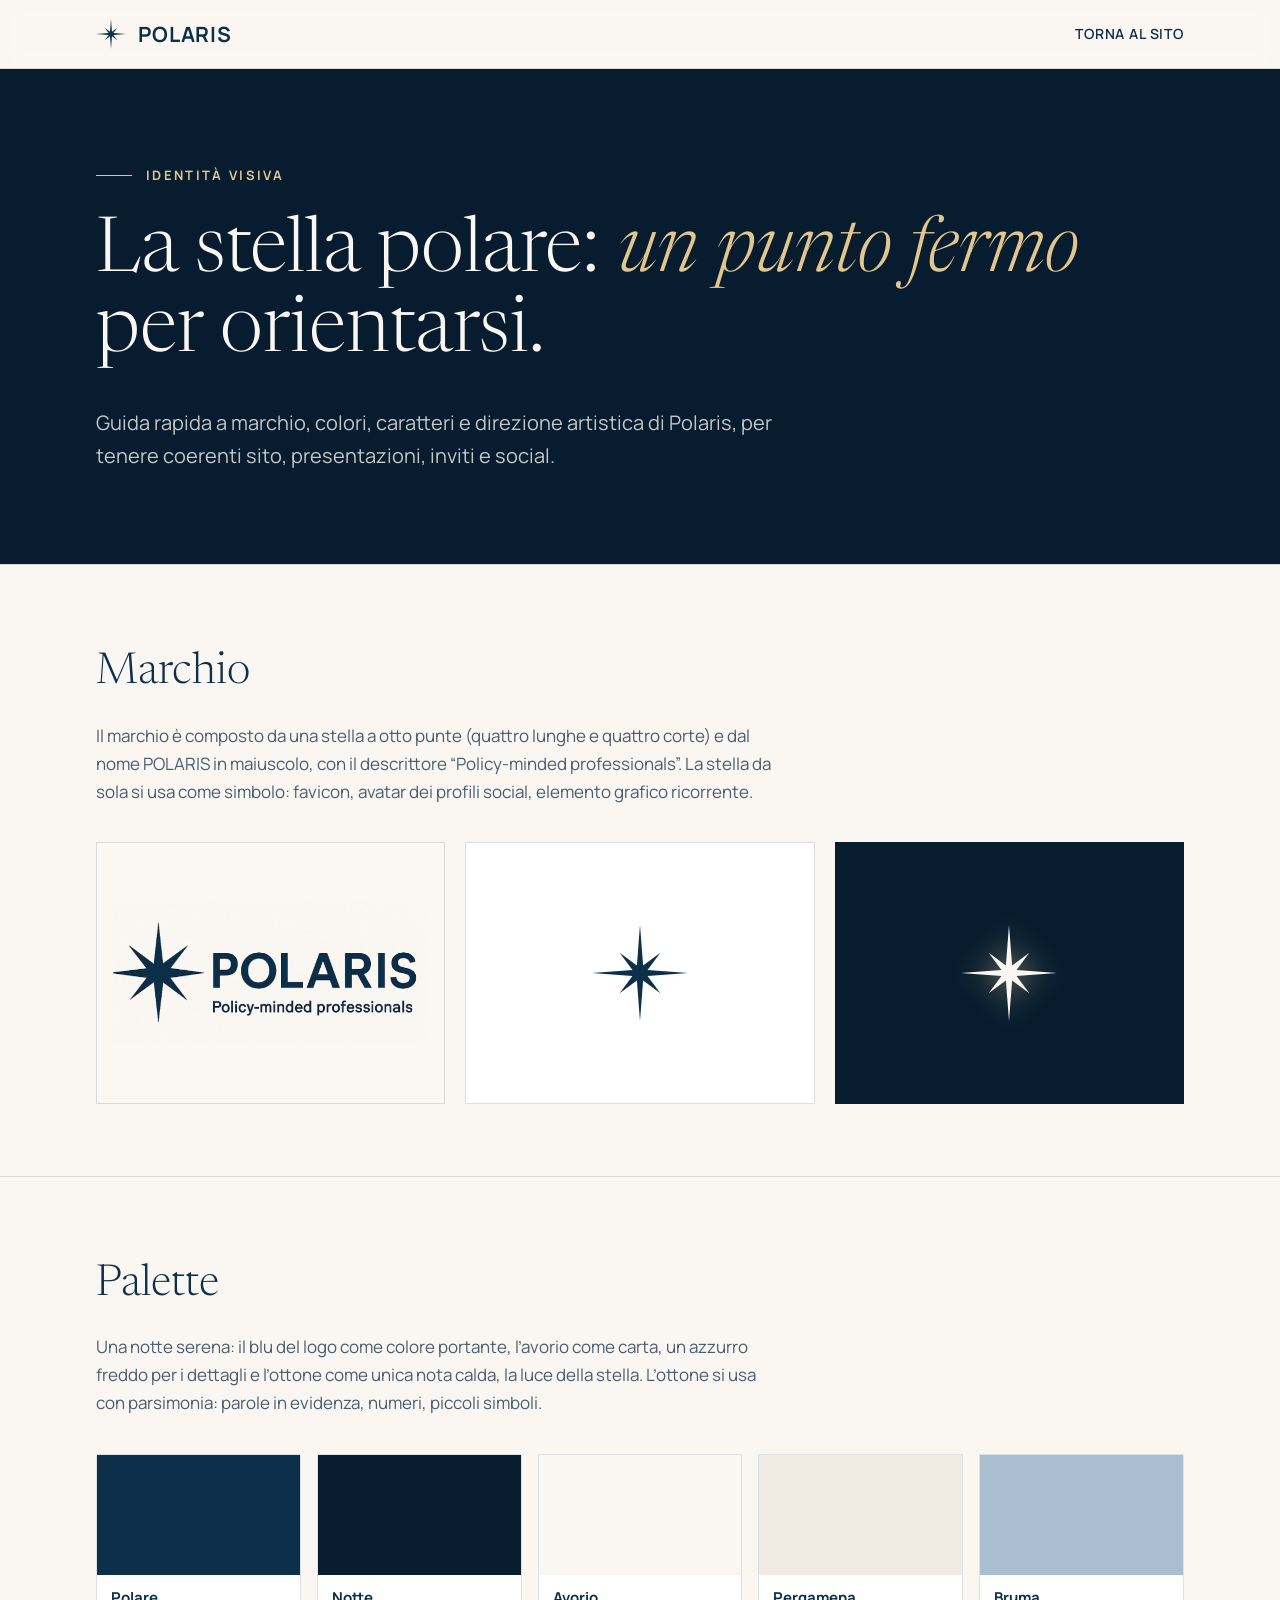
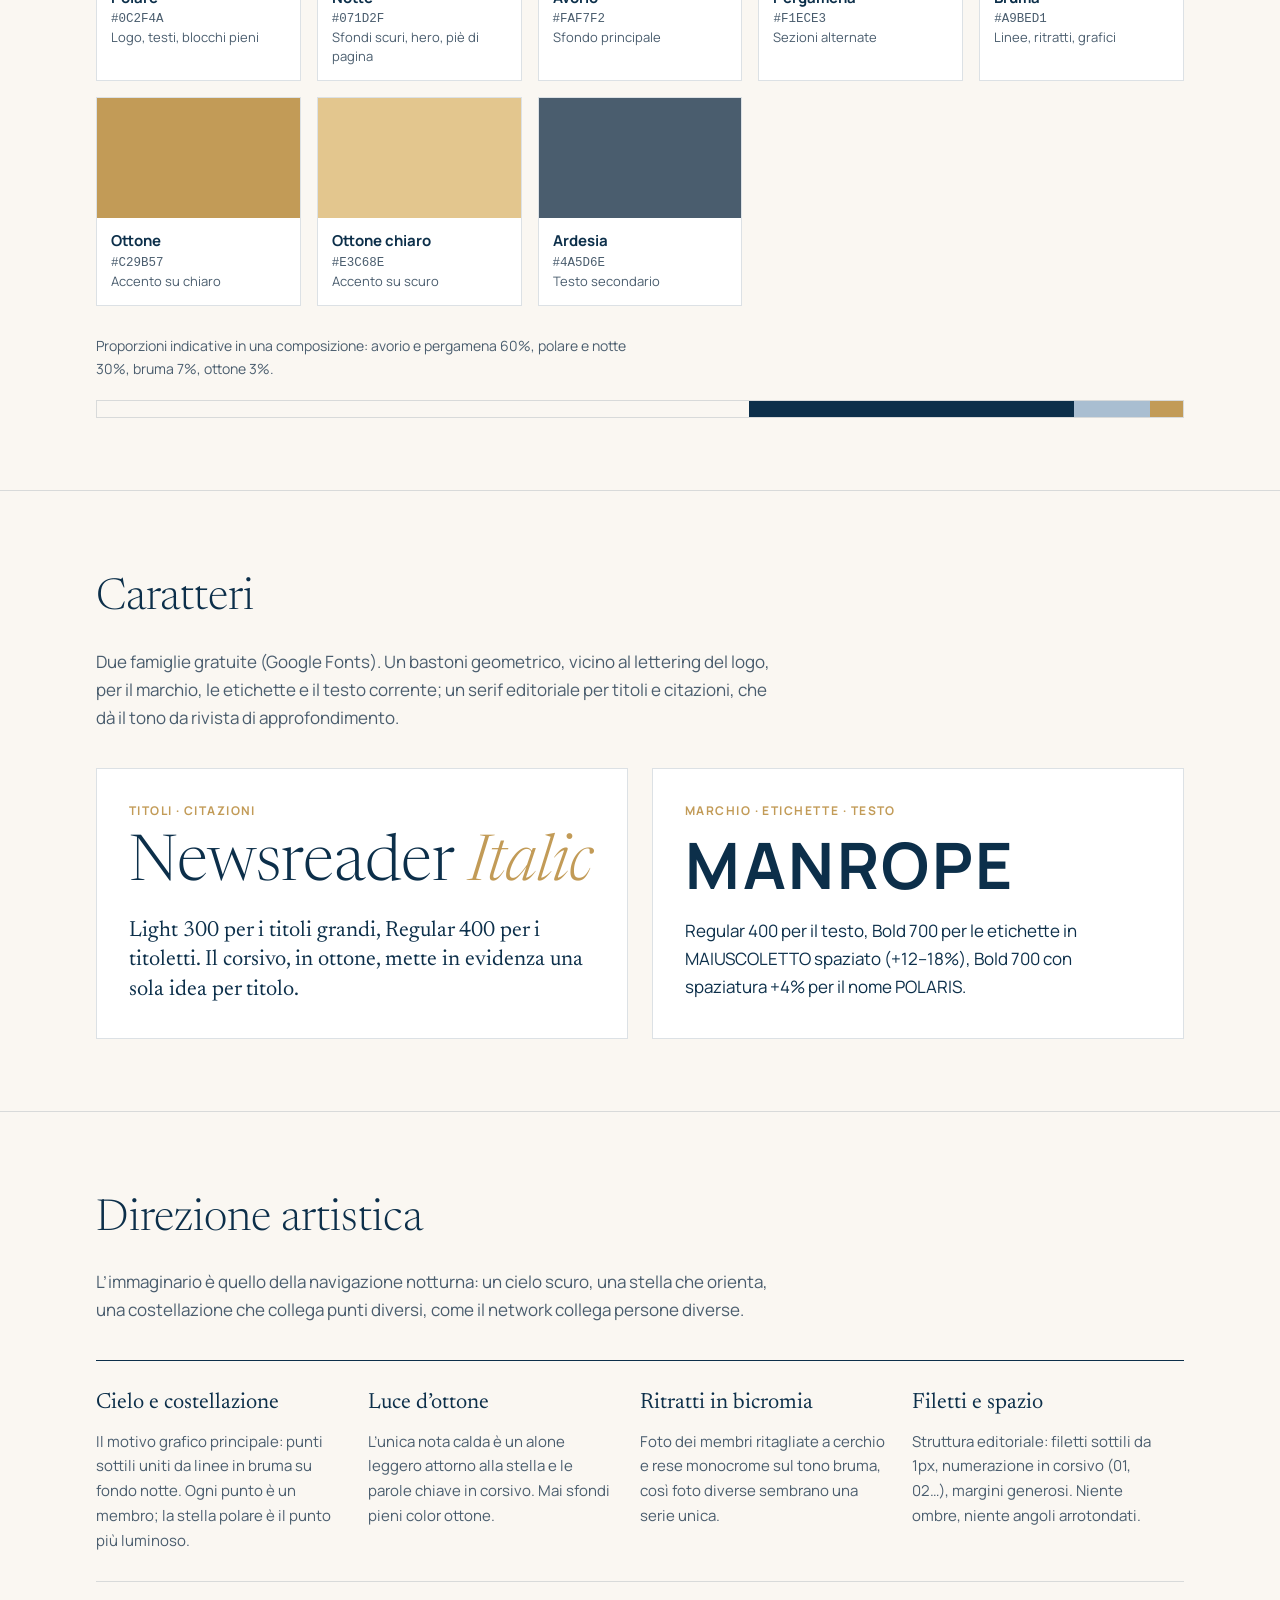
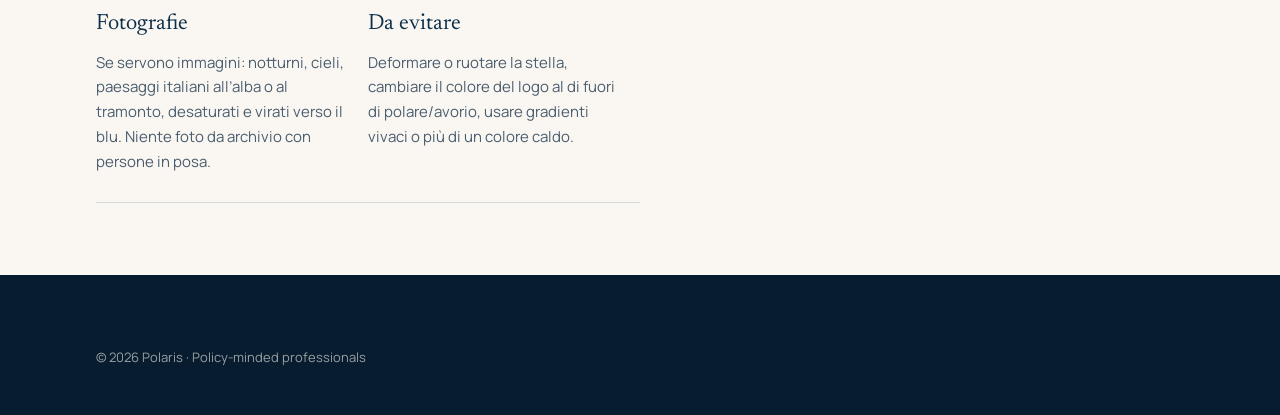
==== brand/index.html @ d15d4e87 "Primo sito statico di Polaris Co-Authored-By: Claude Opus 5.5 <noreply@anthropic.com> Claude-Session" ====
<!DOCTYPE html>
<html lang="it">
<head>
  <meta charset="utf-8">
  <meta name="viewport" content="width=device-width, initial-scale=1">
  <title>Identità visiva – Polaris</title>
  <meta name="robots" content="noindex">
  <link rel="icon" href="../favicon.svg" type="image/svg+xml">
  <link rel="preconnect" href="https://fonts.googleapis.com">
  <link rel="preconnect" href="https://fonts.gstatic.com" crossorigin>
  <link href="https://fonts.googleapis.com/css2?family=Manrope:wght@400;500;600;700;800&family=Newsreader:ital,opsz,wght@0,6..72,300;0,6..72,400;0,6..72,500;1,6..72,300;1,6..72,400&display=swap" rel="stylesheet">
  <link rel="stylesheet" href="../assets/css/style.css">
  <style>
    .b-sez { padding: 72px 0; border-top: 1px solid var(--filo); }
    .b-sez h2 { font-family: var(--serif); font-weight: 300; font-size: clamp(30px, 3.6vw, 44px); margin-bottom: 12px; }
    .b-sez > .contenitore > p { max-width: 40em; color: var(--inchiostro-2); }
    .b-loghi { display: grid; grid-template-columns: repeat(3, minmax(0, 1fr)); gap: 20px; margin-top: 36px; }
    .b-loghi > div { aspect-ratio: 4/3; display: grid; place-items: center; padding: 16px; min-width: 0; overflow: hidden; }
    .b-loghi img { width: 100%; height: 100%; object-fit: contain; }
    .b-chiaro { background: #fff; border: 1px solid var(--filo); }
    .b-scuro { background: var(--notte); color: var(--avorio); }
    .b-loghi svg { width: 96px; height: 96px; }
    .b-palette { display: grid; grid-template-columns: repeat(auto-fill, minmax(170px, 1fr)); gap: 16px; margin-top: 36px; }
    .b-col { border: 1px solid var(--filo); background: #fff; }
    .b-col div { height: 120px; }
    .b-col p { margin: 0; padding: 12px 14px 14px; font-size: 13px; line-height: 1.45; color: var(--inchiostro-2); }
    .b-col strong { display: block; color: var(--polare); font-size: 15px; }
    .b-col code { font-size: 12.5px; }
    .b-prop { display: flex; height: 18px; margin-top: 20px; border: 1px solid var(--filo); }
    .b-type { display: grid; grid-template-columns: 1fr 1fr; gap: 24px; margin-top: 36px; }
    .b-type > div { background: #fff; border: 1px solid var(--filo); padding: 32px; }
    .b-type .grande { font-size: 64px; line-height: 1; margin: 12px 0 20px; }
    .b-regole { display: grid; grid-template-columns: repeat(auto-fill, minmax(260px, 1fr)); gap: 0; margin-top: 36px; border-top: 1px solid var(--polare); }
    .b-regole div { padding: 24px 24px 28px 0; border-bottom: 1px solid var(--filo); }
    .b-regole h3 { font-family: var(--serif); font-weight: 400; font-size: 22px; margin-bottom: 8px; }
    .b-regole p { font-size: 15px; color: var(--inchiostro-2); margin: 0; }
    .b-hero { background: var(--notte); color: var(--avorio); padding: 96px 0 72px; }
    .b-hero h1 { font-family: var(--serif); font-weight: 300; font-size: clamp(40px, 6vw, 76px); line-height: 1.05; }
    .b-hero h1 em { color: var(--ottone-chiaro); }
    @media (max-width: 760px) { .b-loghi, .b-type { grid-template-columns: 1fr; } }
  </style>
</head>
<body>
  <svg width="0" height="0" style="position:absolute" aria-hidden="true">
    <symbol id="stella" viewBox="0 0 100 100"><polygon points="50.00,0.00 53.25,42.15 71.21,28.79 57.85,46.75 100.00,50.00 57.85,53.25 71.21,71.21 53.25,57.85 50.00,100.00 46.75,57.85 28.79,71.21 42.15,53.25 0.00,50.00 42.15,46.75 28.79,28.79 46.75,42.15"/></symbol>
  </svg>

  <header class="testata">
    <div class="contenitore testata-riga">
      <a class="marchio" href="../">
        <svg class="marchio-stella" aria-hidden="true"><use href="#stella"/></svg>
        <span class="marchio-nome">POLARIS</span>
      </a>
      <nav class="menu"><a href="../">Torna al sito</a></nav>
    </div>
  </header>

  <section class="b-hero">
    <div class="contenitore">
      <p class="occhiello">Identità visiva</p>
      <h1>La stella polare: <em>un punto fermo</em> per orientarsi.</h1>
      <p class="hero-sotto">Guida rapida a marchio, colori, caratteri e direzione artistica di Polaris, per tenere coerenti sito, presentazioni, inviti e social.</p>
    </div>
  </section>

  <section class="b-sez">
    <div class="contenitore">
      <h2>Marchio</h2>
      <p>Il marchio è composto da una stella a otto punte (quattro lunghe e quattro corte) e dal nome POLARIS in maiuscolo, con il descrittore “Policy-minded professionals”. La stella da sola si usa come simbolo: favicon, avatar dei profili social, elemento grafico ricorrente.</p>
      <div class="b-loghi">
        <div class="b-chiaro" style="background:#FBF8F3"><img src="../assets/img/logo-polaris-orizzontale.png" alt="Logo Polaris su fondo chiaro"></div>
        <div class="b-chiaro" style="color:var(--polare)"><svg aria-hidden="true"><use href="#stella"/></svg></div>
        <div class="b-scuro"><svg aria-hidden="true" style="filter:drop-shadow(0 0 14px rgba(227,198,142,.6))"><use href="#stella"/></svg></div>
      </div>
    </div>
  </section>

  <section class="b-sez">
    <div class="contenitore">
      <h2>Palette</h2>
      <p>Una notte serena: il blu del logo come colore portante, l’avorio come carta, un azzurro freddo per i dettagli e l’ottone come unica nota calda, la luce della stella. L’ottone si usa con parsimonia: parole in evidenza, numeri, piccoli simboli.</p>
      <div class="b-palette">
        <div class="b-col"><div style="background:#0C2F4A"></div><p><strong>Polare</strong><code>#0C2F4A</code><br>Logo, testi, blocchi pieni</p></div>
        <div class="b-col"><div style="background:#071D2F"></div><p><strong>Notte</strong><code>#071D2F</code><br>Sfondi scuri, hero, piè di pagina</p></div>
        <div class="b-col"><div style="background:#FAF7F2"></div><p><strong>Avorio</strong><code>#FAF7F2</code><br>Sfondo principale</p></div>
        <div class="b-col"><div style="background:#F1ECE3"></div><p><strong>Pergamena</strong><code>#F1ECE3</code><br>Sezioni alternate</p></div>
        <div class="b-col"><div style="background:#A9BED1"></div><p><strong>Bruma</strong><code>#A9BED1</code><br>Linee, ritratti, grafici</p></div>
        <div class="b-col"><div style="background:#C29B57"></div><p><strong>Ottone</strong><code>#C29B57</code><br>Accento su chiaro</p></div>
        <div class="b-col"><div style="background:#E3C68E"></div><p><strong>Ottone chiaro</strong><code>#E3C68E</code><br>Accento su scuro</p></div>
        <div class="b-col"><div style="background:#4A5D6E"></div><p><strong>Ardesia</strong><code>#4A5D6E</code><br>Testo secondario</p></div>
      </div>
      <p style="margin-top:28px;font-size:14px">Proporzioni indicative in una composizione: avorio e pergamena 60%, polare e notte 30%, bruma 7%, ottone 3%.</p>
      <div class="b-prop" aria-hidden="true">
        <span style="flex:60;background:#FAF7F2"></span><span style="flex:30;background:#0C2F4A"></span><span style="flex:7;background:#A9BED1"></span><span style="flex:3;background:#C29B57"></span>
      </div>
    </div>
  </section>

  <section class="b-sez">
    <div class="contenitore">
      <h2>Caratteri</h2>
      <p>Due famiglie gratuite (Google Fonts). Un bastoni geometrico, vicino al lettering del logo, per il marchio, le etichette e il testo corrente; un serif editoriale per titoli e citazioni, che dà il tono da rivista di approfondimento.</p>
      <div class="b-type">
        <div>
          <p class="membro-aff" style="margin:0">Titoli · citazioni</p>
          <p class="grande" style="font-family:var(--serif);font-weight:300">Newsreader <em style="color:var(--ottone)">Italic</em></p>
          <p style="font-family:var(--serif);font-size:22px;line-height:1.35;margin:0">Light 300 per i titoli grandi, Regular 400 per i titoletti. Il corsivo, in ottone, mette in evidenza una sola idea per titolo.</p>
        </div>
        <div>
          <p class="membro-aff" style="margin:0">Marchio · etichette · testo</p>
          <p class="grande" style="font-weight:700;letter-spacing:.04em">MANROPE</p>
          <p style="margin:0">Regular 400 per il testo, Bold 700 per le etichette in MAIUSCOLETTO spaziato (+12–18%), Bold 700 con spaziatura +4% per il nome POLARIS.</p>
        </div>
      </div>
    </div>
  </section>

  <section class="b-sez">
    <div class="contenitore">
      <h2>Direzione artistica</h2>
      <p>L’immaginario è quello della navigazione notturna: un cielo scuro, una stella che orienta, una costellazione che collega punti diversi, come il network collega persone diverse.</p>
      <div class="b-regole">
        <div><h3>Cielo e costellazione</h3><p>Il motivo grafico principale: punti sottili uniti da linee in bruma su fondo notte. Ogni punto è un membro; la stella polare è il punto più luminoso.</p></div>
        <div><h3>Luce d’ottone</h3><p>L’unica nota calda è un alone leggero attorno alla stella e le parole chiave in corsivo. Mai sfondi pieni color ottone.</p></div>
        <div><h3>Ritratti in bicromia</h3><p>Foto dei membri ritagliate a cerchio e rese monocrome sul tono bruma, così foto diverse sembrano una serie unica.</p></div>
        <div><h3>Filetti e spazio</h3><p>Struttura editoriale: filetti sottili da 1px, numerazione in corsivo (01, 02…), margini generosi. Niente ombre, niente angoli arrotondati.</p></div>
        <div><h3>Fotografie</h3><p>Se servono immagini: notturni, cieli, paesaggi italiani all’alba o al tramonto, desaturati e virati verso il blu. Niente foto da archivio con persone in posa.</p></div>
        <div><h3>Da evitare</h3><p>Deformare o ruotare la stella, cambiare il colore del logo al di fuori di polare/avorio, usare gradienti vivaci o più di un colore caldo.</p></div>
      </div>
    </div>
  </section>

  <footer class="piede">
    <div class="contenitore"><p class="piede-note" style="margin:0;border:0;padding:0">© 2026 Polaris · Policy-minded professionals</p></div>
  </footer>
</body>
</html>
---- assets/css/style.css ----
/* ==========================================================================
   Polaris – Policy-minded professionals
   Identità visiva: vedi /brand/ per palette, caratteri e regole d'uso.
   ========================================================================== */

:root {
  /* Palette */
  --polare: #0C2F4A;        /* blu del logo: testo, marchio, sfondi principali */
  --notte: #071D2F;         /* blu notte: hero e piè di pagina */
  --avorio: #FAF7F2;        /* sfondo del logo: carta principale */
  --pergamena: #F1ECE3;     /* sfondo alternato delle sezioni */
  --bruma: #A9BED1;         /* azzurro freddo: linee, ritratti, dettagli */
  --ottone: #C29B57;        /* accento caldo: la luce della stella, usato con parsimonia */
  --ottone-chiaro: #E3C68E; /* accento su sfondi scuri */
  --inchiostro-2: #4A5D6E;  /* testo secondario */
  --filo: rgba(12, 47, 74, .14);

  /* Caratteri */
  --sans: "Manrope", system-ui, -apple-system, "Segoe UI", sans-serif;
  --serif: "Newsreader", Georgia, "Times New Roman", serif;

  --larghezza: 1200px;
  --margine: clamp(20px, 5vw, 56px);
}

*, *::before, *::after { box-sizing: border-box; }

html { scroll-behavior: smooth; scroll-padding-top: 80px; }

body {
  margin: 0;
  background: var(--avorio);
  color: var(--polare);
  font-family: var(--sans);
  font-size: 17px;
  line-height: 1.65;
  -webkit-font-smoothing: antialiased;
  text-rendering: optimizeLegibility;
}

img { max-width: 100%; display: block; }
a { color: inherit; }
h1, h2, h3 { margin: 0; }
p { margin: 0 0 1em; }
em { font-style: italic; }
svg use, symbol polygon { fill: currentColor; }

.contenitore { max-width: var(--larghezza); margin: 0 auto; padding: 0 var(--margine); }

.salta {
  position: absolute; left: -9999px; top: 8px;
  background: var(--polare); color: var(--avorio); padding: 8px 14px; z-index: 100;
}
.salta:focus { left: 8px; }

:focus-visible { outline: 2px solid var(--ottone); outline-offset: 3px; }

/* --------------------------------------------------------------------------
   Testata
   -------------------------------------------------------------------------- */
.testata {
  position: sticky; top: 0; z-index: 50;
  background: rgba(250, 247, 242, .88);
  backdrop-filter: saturate(140%) blur(10px);
  -webkit-backdrop-filter: saturate(140%) blur(10px);
  border-bottom: 1px solid var(--filo);
}
.testata-riga { display: flex; align-items: center; justify-content: space-between; height: 68px; }

.marchio { display: inline-flex; align-items: center; gap: 12px; text-decoration: none; color: var(--polare); }
.marchio-stella { width: 30px; height: 30px; }
.marchio-nome { font-weight: 700; font-size: 21px; letter-spacing: .04em; line-height: 1; }

.menu { display: flex; gap: clamp(18px, 3vw, 40px); }
.menu a {
  text-decoration: none; font-size: 14px; font-weight: 600; letter-spacing: .06em; text-transform: uppercase;
  padding: 6px 0; border-bottom: 1px solid transparent; transition: border-color .2s;
}
.menu a:hover { border-bottom-color: var(--polare); }

/* --------------------------------------------------------------------------
   Hero: cielo notturno con la costellazione dei membri
   -------------------------------------------------------------------------- */
.hero {
  position: relative; overflow: hidden;
  background:
    radial-gradient(120% 90% at 85% 10%, #123A5A 0%, rgba(18, 58, 90, 0) 60%),
    var(--notte);
  color: var(--avorio);
  min-height: min(88vh, 820px);
  display: flex; align-items: flex-end;
  padding: 120px 0 clamp(64px, 10vh, 112px);
}
.cielo {
  position: absolute; right: max(-80px, calc((100vw - var(--larghezza)) / 2 - 110px)); top: 6%;
  width: min(46vw, 600px); height: auto;
  pointer-events: none;
}
.cielo-polare { color: var(--avorio); filter: drop-shadow(0 0 18px rgba(227, 198, 142, .55)); }
.cielo-sfondo circle { animation: scintilla 6s ease-in-out infinite; }
.cielo-sfondo circle:nth-child(3n) { animation-delay: -2s; }
.cielo-sfondo circle:nth-child(5n) { animation-delay: -4s; animation-duration: 8s; }
@keyframes scintilla { 50% { opacity: .08; } }

.hero-testo { position: relative; width: 100%; }
.occhiello {
  font-size: 13px; font-weight: 700; letter-spacing: .18em; text-transform: uppercase;
  color: var(--ottone-chiaro); margin-bottom: 28px;
  display: flex; align-items: center; gap: 14px;
}
.occhiello::before { content: ""; width: 36px; height: 1px; background: currentColor; }
.hero h1 {
  font-family: var(--serif); font-weight: 300;
  font-size: clamp(44px, 7.2vw, 96px); line-height: 1.02; letter-spacing: -.015em;
  max-width: 8.6em;
}
.hero h1 em { color: var(--ottone-chiaro); font-weight: 300; }
.hero-sotto { max-width: 36em; margin-top: 32px; font-size: clamp(17px, 1.6vw, 20px); color: rgba(250, 247, 242, .78); }
.freccia {
  display: inline-flex; gap: 10px; margin-top: 20px;
  font-size: 14px; font-weight: 700; letter-spacing: .08em; text-transform: uppercase;
  text-decoration: none; border-bottom: 1px solid rgba(250, 247, 242, .4); padding-bottom: 4px;
}
.freccia:hover { border-bottom-color: var(--ottone-chiaro); color: var(--ottone-chiaro); }

/* --------------------------------------------------------------------------
   Sezioni
   -------------------------------------------------------------------------- */
.sezione { padding: clamp(80px, 12vw, 148px) 0; }
.sezione-carta { background: var(--pergamena); }

.griglia-sezione { display: grid; grid-template-columns: 220px 1fr; gap: 40px; align-items: start; }

.etichetta {
  font-size: 13px; font-weight: 700; letter-spacing: .16em; text-transform: uppercase;
  padding-top: 12px; border-top: 1px solid var(--polare);
  position: sticky; top: 100px;
}
.etichetta span { font-family: var(--serif); font-style: italic; font-weight: 400; letter-spacing: 0; font-size: 16px; margin-right: 8px; color: var(--ottone); }

.lead {
  font-family: var(--serif); font-weight: 300;
  font-size: clamp(26px, 3vw, 38px); line-height: 1.25; letter-spacing: -.005em;
  margin-bottom: 48px;
}
.colonne { columns: 2 300px; column-gap: 48px; color: var(--inchiostro-2); }
.colonne p { break-inside: avoid; }

.titolo-sezione {
  font-family: var(--serif); font-weight: 300;
  font-size: clamp(32px, 4.4vw, 58px); line-height: 1.08; letter-spacing: -.01em;
  max-width: 15em;
}
.titolo-sezione em { color: var(--ottone); }
.intro { margin-top: 24px; max-width: 34em; color: var(--inchiostro-2); }

/* Pilastri */
.pilastri {
  list-style: none; padding: 0; margin: 64px 0 0;
  display: grid; grid-template-columns: repeat(3, 1fr);
  border-top: 1px solid var(--filo);
}
.pilastri li { padding: 32px 28px 8px 0; }
.pilastri li + li { padding-left: 28px; border-left: 1px solid var(--filo); }
.pilastri svg { width: 22px; height: 22px; color: var(--ottone); margin-bottom: 18px; }
.pilastri h3 { font-family: var(--serif); font-weight: 400; font-size: 26px; margin-bottom: 8px; }
.pilastri p { font-size: 15.5px; color: var(--inchiostro-2); }

/* Tortuga */
.tortuga {
  margin-top: 64px; padding: 36px 40px;
  background: var(--polare); color: var(--avorio);
  display: grid; grid-template-columns: 220px 1fr; gap: 32px;
}
.tortuga-titolo { font-family: var(--serif); font-style: italic; font-size: 24px; line-height: 1.2; color: var(--ottone-chiaro); }
.tortuga p:last-child { margin: 0; color: rgba(250, 247, 242, .86); }
.tortuga a { color: var(--avorio); text-decoration-color: var(--ottone-chiaro); text-underline-offset: 3px; }

/* Temi */
.temi {
  list-style: none; padding: 0; margin: 56px 0 0;
  display: grid; grid-template-columns: repeat(3, 1fr);
  border-top: 1px solid var(--polare);
}
.tema { padding: 28px 28px 36px 0; border-bottom: 1px solid var(--filo); }
.tema:not(:nth-child(3n+1)) { padding-left: 28px; border-left: 1px solid var(--filo); }
.tema-num { font-family: var(--serif); font-style: italic; color: var(--ottone); font-size: 18px; }
.tema h3 { font-family: var(--serif); font-weight: 400; font-size: 25px; line-height: 1.15; margin: 14px 0 12px; }
.tema p { font-size: 15.5px; color: var(--inchiostro-2); margin: 0; }

/* Membri */
.membri {
  list-style: none; padding: 0; margin: 72px 0 0;
  display: grid; grid-template-columns: repeat(auto-fill, minmax(220px, 1fr));
  gap: 56px 36px;
}
.membro { display: flex; flex-direction: column; }
.ritratto {
  position: relative; width: 132px; height: 132px; border-radius: 50%; overflow: hidden;
  background: var(--bruma); margin-bottom: 22px;
  box-shadow: 0 0 0 1px var(--filo), 0 0 0 6px var(--avorio), 0 0 0 7px var(--filo);
}
/* Bicromia: le foto diventano monocrome e prendono il tono "bruma" del marchio */
.ritratto img {
  position: absolute; inset: 0; width: 100%; height: 100%; object-fit: cover;
  filter: grayscale(1) contrast(1.08) brightness(1.04);
  mix-blend-mode: multiply;
  transition: filter .4s, mix-blend-mode .4s;
}
.membro:hover .ritratto img { filter: none; mix-blend-mode: normal; }
.iniziali {
  position: absolute; inset: 0; display: grid; place-items: center;
  font-family: var(--serif); font-style: italic; font-size: 44px; color: var(--polare);
}
.membro-nome { font-family: var(--serif); font-weight: 400; font-size: 24px; line-height: 1.15; }
.membro-nome span { font-weight: 500; }
.membro-aff {
  font-size: 12px; font-weight: 700; letter-spacing: .12em; text-transform: uppercase;
  color: var(--ottone); margin: 8px 0 12px;
}
.membro-bio { font-size: 14.5px; line-height: 1.6; color: var(--inchiostro-2); margin: 0; }

/* --------------------------------------------------------------------------
   Piè di pagina
   -------------------------------------------------------------------------- */
.piede { background: var(--notte); color: var(--avorio); padding: 72px 0 48px; }
.piede-riga { display: grid; grid-template-columns: 1fr 1.4fr; gap: 32px 48px; align-items: end; }
.piede-marchio { display: flex; align-items: center; gap: 18px; }
.piede-marchio svg { width: 52px; height: 52px; color: var(--avorio); }
.piede-nome { font-weight: 700; font-size: 28px; letter-spacing: .04em; margin: 0; line-height: 1; }
.piede-tag { font-size: 14px; margin: 6px 0 0; color: rgba(250, 247, 242, .7); }
.piede-frase { font-family: var(--serif); font-weight: 300; font-size: clamp(24px, 2.6vw, 34px); line-height: 1.2; margin: 0; justify-self: end; text-align: right; max-width: 15em; }
.piede-note {
  grid-column: 1 / -1; margin: 32px 0 0; padding-top: 24px;
  border-top: 1px solid rgba(250, 247, 242, .16);
  font-size: 13px; color: rgba(250, 247, 242, .6);
}
.piede-note a { color: rgba(250, 247, 242, .85); }

/* --------------------------------------------------------------------------
   Responsive
   -------------------------------------------------------------------------- */
@media (max-width: 960px) {
  .griglia-sezione { grid-template-columns: 1fr; gap: 28px; }
  .etichetta { position: static; max-width: 220px; }
  .temi { grid-template-columns: repeat(2, 1fr); }
  .tema:not(:nth-child(3n+1)) { padding-left: 0; border-left: 0; }
  .tema:nth-child(2n) { padding-left: 28px; border-left: 1px solid var(--filo); }
  .tortuga { grid-template-columns: 1fr; gap: 12px; padding: 32px; }
  .cielo { opacity: .55; width: 80vw; right: -14vw; top: 4%; }
  .hero h1 { max-width: 11em; }
}
@media (max-width: 680px) {
  body { font-size: 16px; }
  .menu { gap: 16px; }
  .menu a { font-size: 12px; letter-spacing: .04em; }
  .marchio-nome { font-size: 18px; }
  .marchio-stella { width: 24px; height: 24px; }
  .pilastri { grid-template-columns: 1fr; }
  .pilastri li, .pilastri li + li { padding: 24px 0 4px; border-left: 0; }
  .pilastri li + li { border-top: 1px solid var(--filo); }
  .temi { grid-template-columns: 1fr; }
  .tema:nth-child(n) { padding-left: 0; border-left: 0; }
  .membri { grid-template-columns: 1fr; gap: 44px; }
  .piede-riga { grid-template-columns: 1fr; }
  .piede-frase { justify-self: start; text-align: left; }
  .cielo { width: 120vw; right: -40vw; top: 2%; opacity: .45; }
}

@media (prefers-reduced-motion: reduce) {
  html { scroll-behavior: auto; }
  .cielo-sfondo circle { animation: none; }
}
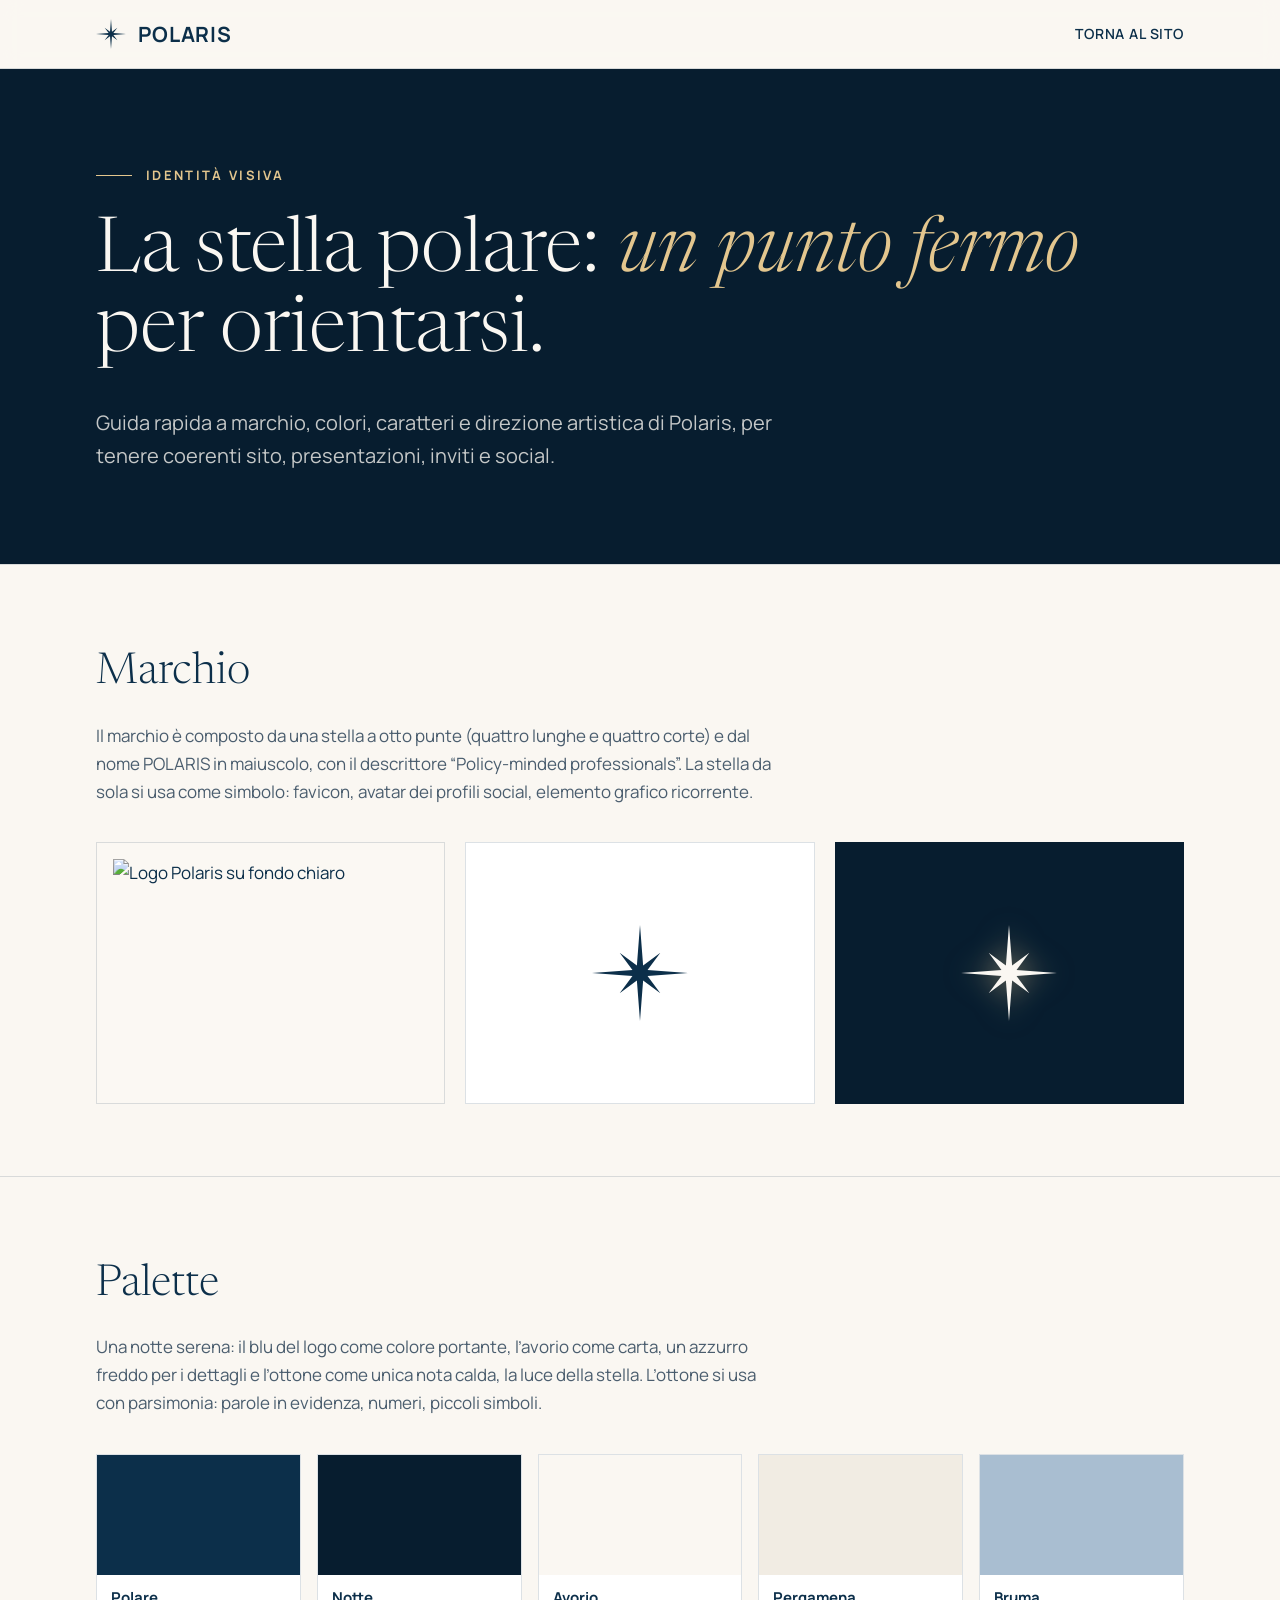
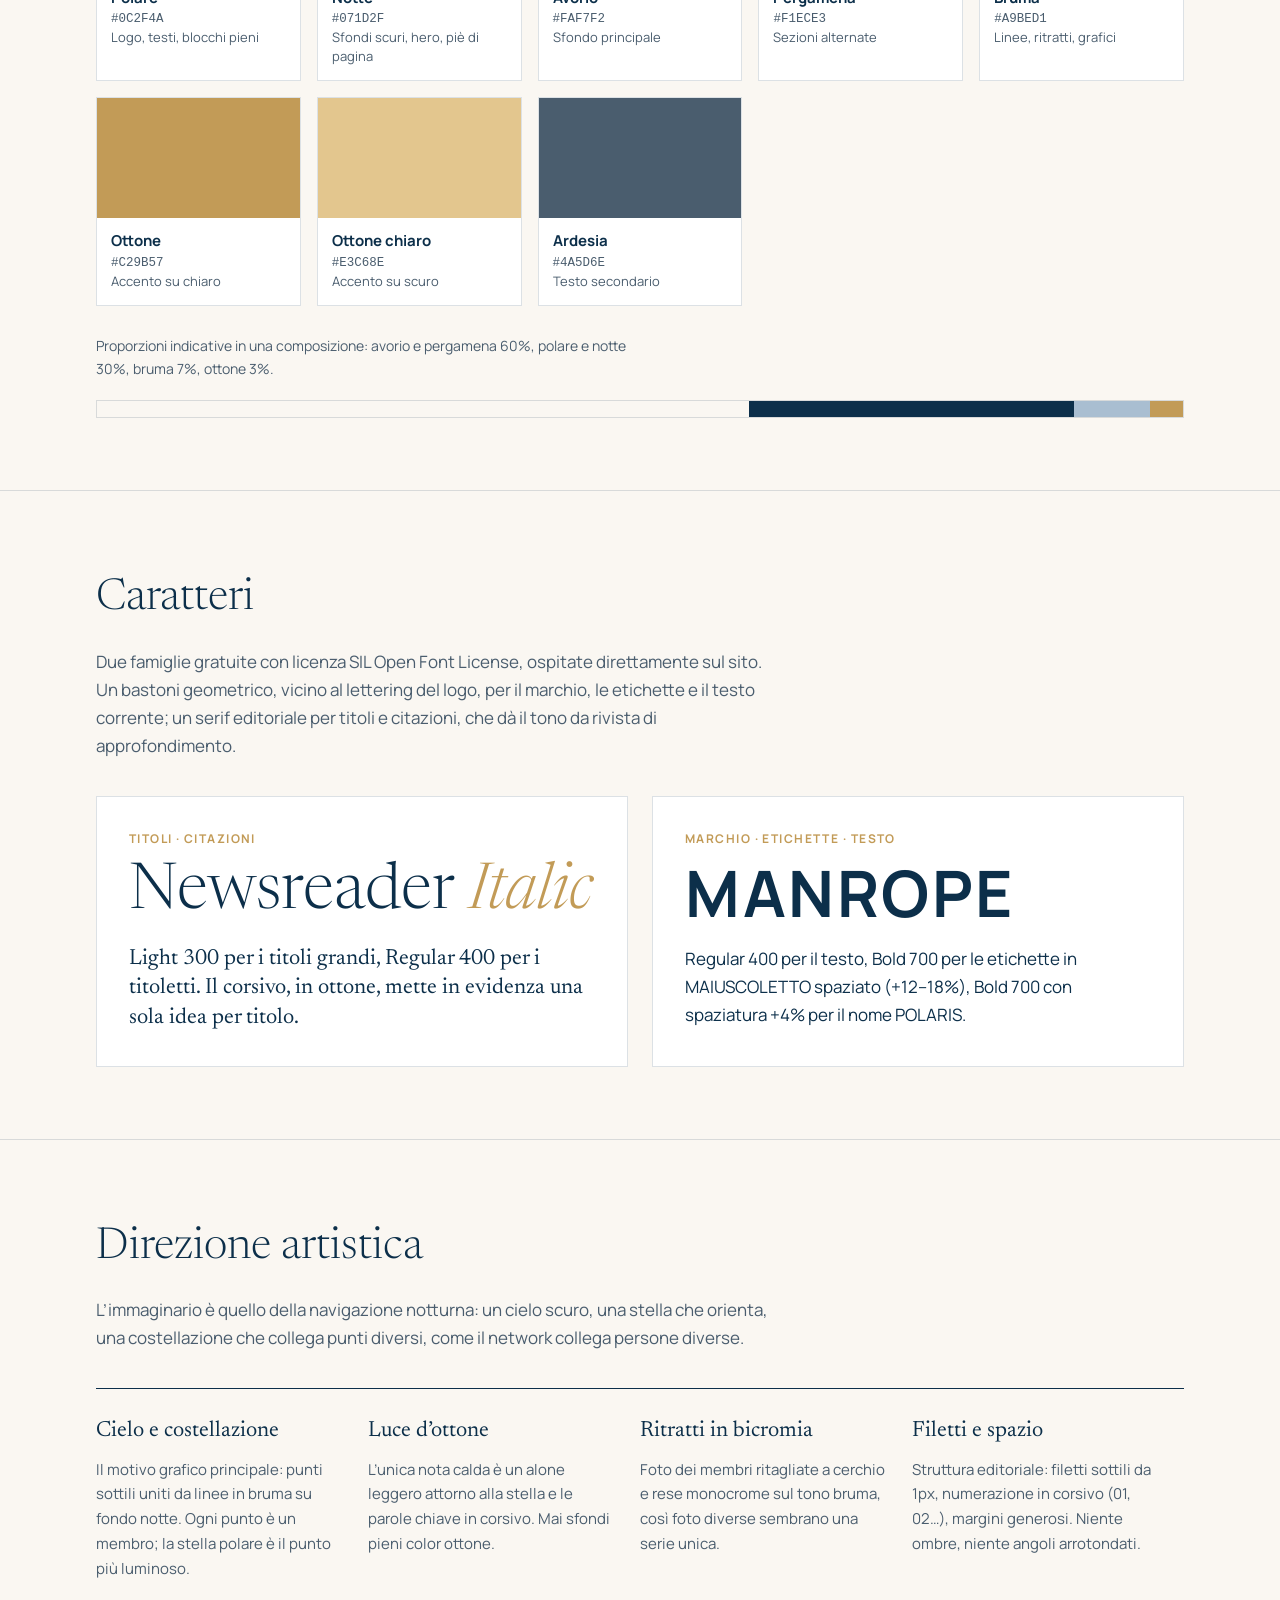
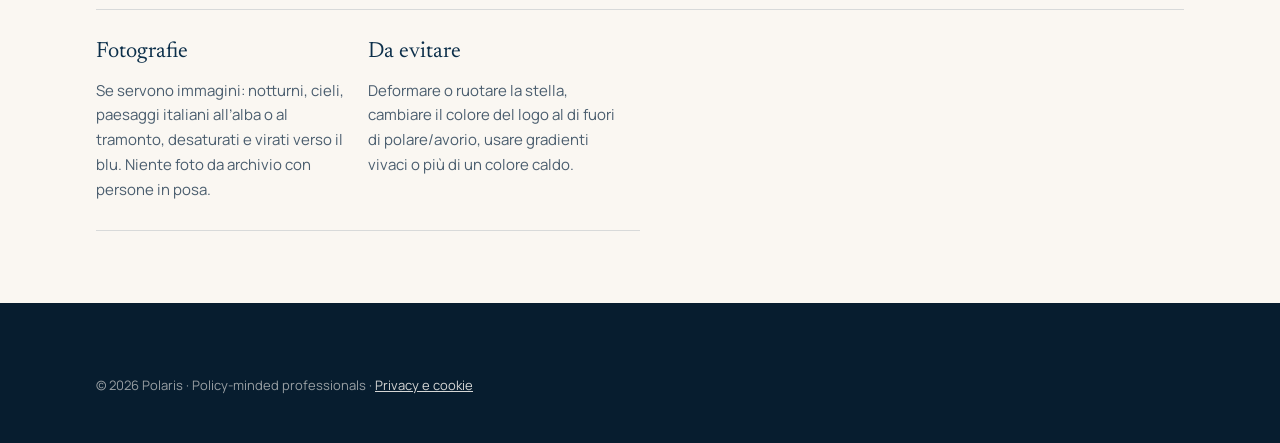
==== commit 88602d72: "Testi aggiornati, solo su invito, fondatori, nuova foto e bio di Claudio, caratteri in locale, pagin" ====
--- a/brand/index.html
+++ b/brand/index.html
@@ -6,9 +6,6 @@
   <title>Identità visiva – Polaris</title>
   <meta name="robots" content="noindex">
   <link rel="icon" href="../favicon.svg" type="image/svg+xml">
-  <link rel="preconnect" href="https://fonts.googleapis.com">
-  <link rel="preconnect" href="https://fonts.gstatic.com" crossorigin>
-  <link href="https://fonts.googleapis.com/css2?family=Manrope:wght@400;500;600;700;800&family=Newsreader:ital,opsz,wght@0,6..72,300;0,6..72,400;0,6..72,500;1,6..72,300;1,6..72,400&display=swap" rel="stylesheet">
   <link rel="stylesheet" href="../assets/css/style.css">
   <style>
     .b-sez { padding: 72px 0; border-top: 1px solid var(--filo); }
@@ -99,7 +96,7 @@
   <section class="b-sez">
     <div class="contenitore">
       <h2>Caratteri</h2>
-      <p>Due famiglie gratuite (Google Fonts). Un bastoni geometrico, vicino al lettering del logo, per il marchio, le etichette e il testo corrente; un serif editoriale per titoli e citazioni, che dà il tono da rivista di approfondimento.</p>
+      <p>Due famiglie gratuite con licenza SIL Open Font License, ospitate direttamente sul sito. Un bastoni geometrico, vicino al lettering del logo, per il marchio, le etichette e il testo corrente; un serif editoriale per titoli e citazioni, che dà il tono da rivista di approfondimento.</p>
       <div class="b-type">
         <div>
           <p class="membro-aff" style="margin:0">Titoli · citazioni</p>
@@ -131,7 +128,7 @@
   </section>
 
   <footer class="piede">
-    <div class="contenitore"><p class="piede-note" style="margin:0;border:0;padding:0">© 2026 Polaris · Policy-minded professionals</p></div>
+    <div class="contenitore"><p class="piede-note" style="margin:0;border:0;padding:0">© 2026 Polaris · Policy-minded professionals · <a href="../privacy/">Privacy e cookie</a></p></div>
   </footer>
 </body>
 </html>
--- a/assets/css/style.css
+++ b/assets/css/style.css
@@ -2,6 +2,11 @@
    Polaris – Policy-minded professionals
    Identità visiva: vedi /brand/ per palette, caratteri e regole d'uso.
    ========================================================================== */
+
+/* Caratteri ospitati sul sito (nessuna richiesta a server esterni) */
+@font-face { font-family: "Manrope"; src: url("../fonts/manrope.woff2") format("woff2"); font-weight: 200 800; font-style: normal; font-display: swap; }
+@font-face { font-family: "Newsreader"; src: url("../fonts/newsreader.woff2") format("woff2"); font-weight: 200 800; font-style: normal; font-display: swap; }
+@font-face { font-family: "Newsreader"; src: url("../fonts/newsreader-italic.woff2") format("woff2"); font-weight: 200 800; font-style: italic; font-display: swap; }
 
 :root {
   /* Palette */
@@ -111,8 +116,8 @@
 .occhiello::before { content: ""; width: 36px; height: 1px; background: currentColor; }
 .hero h1 {
   font-family: var(--serif); font-weight: 300;
-  font-size: clamp(44px, 7.2vw, 96px); line-height: 1.02; letter-spacing: -.015em;
-  max-width: 8.6em;
+  font-size: clamp(40px, 6vw, 80px); line-height: 1.04; letter-spacing: -.015em;
+  max-width: 10em;
 }
 .hero h1 em { color: var(--ottone-chiaro); font-weight: 300; }
 .hero-sotto { max-width: 36em; margin-top: 32px; font-size: clamp(17px, 1.6vw, 20px); color: rgba(250, 247, 242, .78); }
@@ -126,7 +131,8 @@
 /* --------------------------------------------------------------------------
    Sezioni
    -------------------------------------------------------------------------- */
-.sezione { padding: clamp(80px, 12vw, 148px) 0; }
+.sezione { padding: clamp(56px, 7vw, 96px) 0; }
+.sezione + .sezione { padding-top: 0; }
 .sezione-carta { background: var(--pergamena); }
 
 .griglia-sezione { display: grid; grid-template-columns: 220px 1fr; gap: 40px; align-items: start; }
@@ -166,31 +172,9 @@
 .pilastri h3 { font-family: var(--serif); font-weight: 400; font-size: 26px; margin-bottom: 8px; }
 .pilastri p { font-size: 15.5px; color: var(--inchiostro-2); }
 
-/* Tortuga */
-.tortuga {
-  margin-top: 64px; padding: 36px 40px;
-  background: var(--polare); color: var(--avorio);
-  display: grid; grid-template-columns: 220px 1fr; gap: 32px;
-}
-.tortuga-titolo { font-family: var(--serif); font-style: italic; font-size: 24px; line-height: 1.2; color: var(--ottone-chiaro); }
-.tortuga p:last-child { margin: 0; color: rgba(250, 247, 242, .86); }
-.tortuga a { color: var(--avorio); text-decoration-color: var(--ottone-chiaro); text-underline-offset: 3px; }
-
-/* Temi */
-.temi {
-  list-style: none; padding: 0; margin: 56px 0 0;
-  display: grid; grid-template-columns: repeat(3, 1fr);
-  border-top: 1px solid var(--polare);
-}
-.tema { padding: 28px 28px 36px 0; border-bottom: 1px solid var(--filo); }
-.tema:not(:nth-child(3n+1)) { padding-left: 28px; border-left: 1px solid var(--filo); }
-.tema-num { font-family: var(--serif); font-style: italic; color: var(--ottone); font-size: 18px; }
-.tema h3 { font-family: var(--serif); font-weight: 400; font-size: 25px; line-height: 1.15; margin: 14px 0 12px; }
-.tema p { font-size: 15.5px; color: var(--inchiostro-2); margin: 0; }
-
 /* Membri */
 .membri {
-  list-style: none; padding: 0; margin: 72px 0 0;
+  list-style: none; padding: 0; margin: 56px 0 0;
   display: grid; grid-template-columns: repeat(auto-fill, minmax(220px, 1fr));
   gap: 56px 36px;
 }
@@ -212,6 +196,7 @@
   position: absolute; inset: 0; display: grid; place-items: center;
   font-family: var(--serif); font-style: italic; font-size: 44px; color: var(--polare);
 }
+.ritratto:has(img) .iniziali { display: none; }
 .membro-nome { font-family: var(--serif); font-weight: 400; font-size: 24px; line-height: 1.15; }
 .membro-nome span { font-weight: 500; }
 .membro-aff {
@@ -243,10 +228,6 @@
 @media (max-width: 960px) {
   .griglia-sezione { grid-template-columns: 1fr; gap: 28px; }
   .etichetta { position: static; max-width: 220px; }
-  .temi { grid-template-columns: repeat(2, 1fr); }
-  .tema:not(:nth-child(3n+1)) { padding-left: 0; border-left: 0; }
-  .tema:nth-child(2n) { padding-left: 28px; border-left: 1px solid var(--filo); }
-  .tortuga { grid-template-columns: 1fr; gap: 12px; padding: 32px; }
   .cielo { opacity: .55; width: 80vw; right: -14vw; top: 4%; }
   .hero h1 { max-width: 11em; }
 }
@@ -259,8 +240,6 @@
   .pilastri { grid-template-columns: 1fr; }
   .pilastri li, .pilastri li + li { padding: 24px 0 4px; border-left: 0; }
   .pilastri li + li { border-top: 1px solid var(--filo); }
-  .temi { grid-template-columns: 1fr; }
-  .tema:nth-child(n) { padding-left: 0; border-left: 0; }
   .membri { grid-template-columns: 1fr; gap: 44px; }
   .piede-riga { grid-template-columns: 1fr; }
   .piede-frase { justify-self: start; text-align: left; }
@@ -271,3 +250,45 @@
   html { scroll-behavior: auto; }
   .cielo-sfondo circle { animation: none; }
 }
+
+/* Link LinkedIn nelle schede membro */
+.membro-link {
+  display: inline-flex; align-items: center; gap: 8px; margin-top: 14px; align-self: flex-start;
+  font-size: 12px; font-weight: 700; letter-spacing: .1em; text-transform: uppercase;
+  text-decoration: none; color: var(--polare);
+  border-bottom: 1px solid var(--filo); padding-bottom: 3px; transition: border-color .2s, color .2s;
+}
+.membro-link svg { width: 14px; height: 14px; fill: currentColor; }
+.membro-link:hover { color: var(--ottone); border-bottom-color: var(--ottone); }
+
+/* Adesione solo su invito */
+.hero-azioni { display: flex; flex-wrap: wrap; align-items: center; gap: 12px 32px; margin-top: 20px; }
+.hero-azioni .freccia { margin-top: 0; }
+.hero-invito {
+  margin: 0; font-size: 13px; font-weight: 600; letter-spacing: .08em; text-transform: uppercase;
+  color: rgba(250, 247, 242, .6);
+}
+.hero-invito::before { content: "✦"; margin-right: 10px; color: var(--ottone-chiaro); }
+.invito {
+  margin-top: 48px; padding: 22px 26px;
+  display: flex; gap: 18px; align-items: flex-start;
+  border: 1px solid var(--filo); border-left: 3px solid var(--ottone); background: #fff;
+}
+.invito svg { flex: none; width: 20px; height: 20px; margin-top: 3px; color: var(--ottone); }
+.invito p { margin: 0; color: var(--inchiostro-2); }
+.invito strong { color: var(--polare); font-family: var(--serif); font-weight: 500; font-size: 19px; margin-right: 4px; }
+
+/* Ruolo nel network (fondatore, cofondatore) */
+.membro-ruolo {
+  align-self: flex-start; margin: 0 0 10px;
+  font-size: 11px; font-weight: 700; letter-spacing: .14em; text-transform: uppercase;
+  color: var(--polare); border: 1px solid var(--ottone); padding: 3px 10px 2px;
+}
+
+/* Pagine di testo (privacy) */
+.testo { max-width: 46em; }
+.testo h1 { font-family: var(--serif); font-weight: 300; font-size: clamp(36px, 5vw, 56px); line-height: 1.08; margin-bottom: 12px; }
+.testo h2 { font-family: var(--serif); font-weight: 400; font-size: 25px; margin: 44px 0 10px; }
+.testo p, .testo li { color: var(--inchiostro-2); }
+.testo ul { padding-left: 20px; }
+.testo .aggiornato { font-size: 14px; color: var(--inchiostro-2); }
